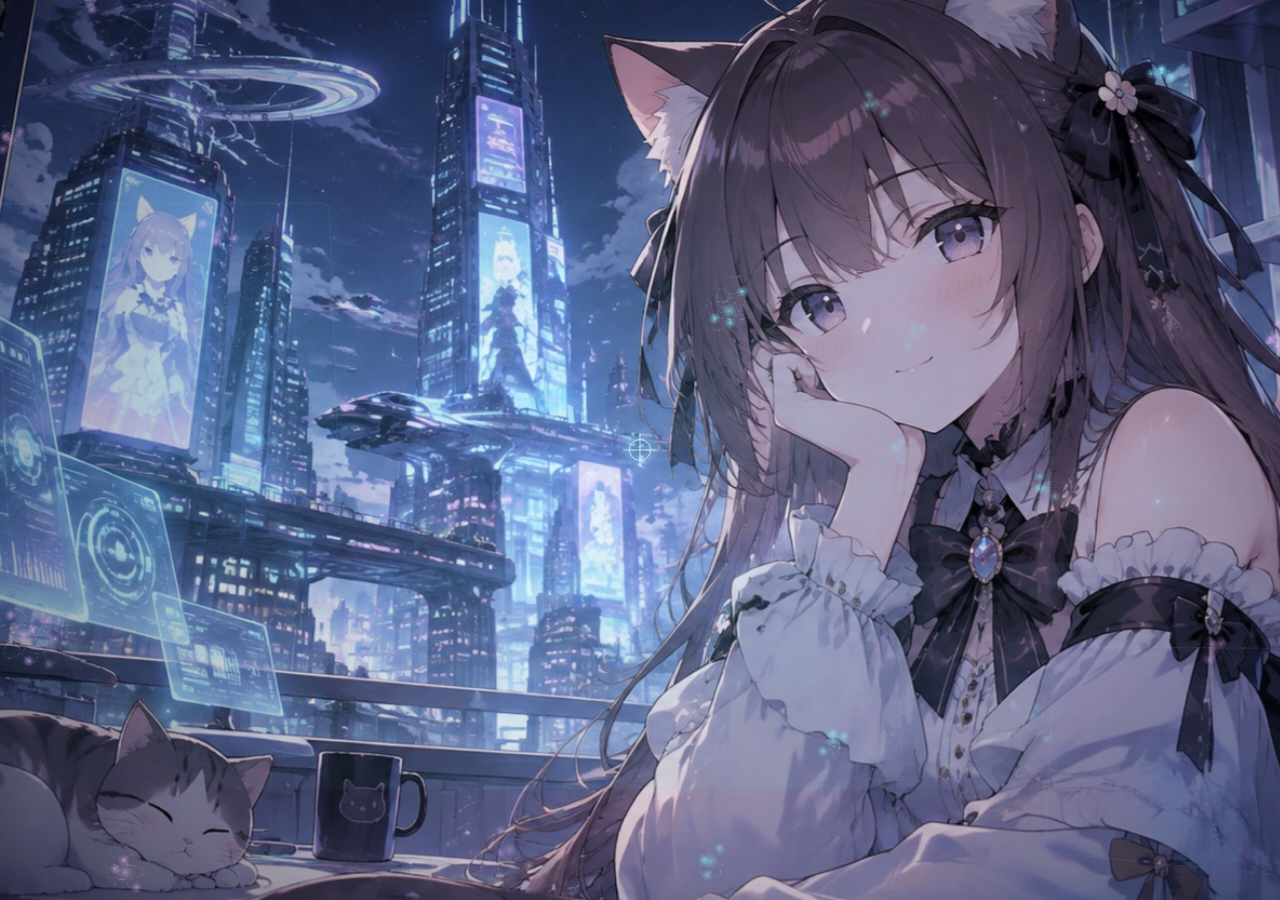
==== web/wallpapers/neoncat/index.html @ 3c1db0cc "feat: add neoncat wallpaper with shooting bokeh targets, halve GPU usage" ====
﻿<!doctype html>
<html lang="zh-CN">
<head>
<meta charset="utf-8">
<meta name="viewport" content="width=device-width,initial-scale=1,maximum-scale=1,user-scalable=no">
<meta name="color-scheme" content="dark">
<title>NEON CAT // Living Wallpaper</title>
<style>
:root{--mx:0;--my:0;--glow:0;--cyan:#8cecff;--pink:#e9b4ff}
*{box-sizing:border-box}
html,body{margin:0;width:100%;height:100%;overflow:hidden;background:#070b19}
body{font-family:system-ui,sans-serif;cursor:none;user-select:none}
#world{position:fixed;inset:-2.5%;overflow:hidden;isolation:isolate;background:#090e20}
#art{position:absolute;inset:-2%;width:104%;height:104%;object-fit:cover;object-position:center;transform:translate3d(calc(var(--mx)*-10px),calc(var(--my)*-8px),0) scale(1.035);will-change:transform}
#shade{position:absolute;inset:0;pointer-events:none;background:radial-gradient(ellipse at 63% 48%,transparent 28%,rgba(3,7,20,.10) 66%,rgba(1,4,15,.42) 115%),linear-gradient(90deg,rgba(2,8,22,.16),transparent 42%,rgba(8,5,24,.10))}
#depth{position:absolute;inset:0;pointer-events:none;transform:translate3d(calc(var(--mx)*-18px),calc(var(--my)*-12px),0);transition:transform .18s ease-out}
#holoGlow{position:absolute;left:2%;top:20%;width:32%;height:46%;background:radial-gradient(ellipse,rgba(72,207,255,.20),transparent 72%);animation:pulse 5s ease-in-out infinite}
#faceAura{position:absolute;left:54%;top:15%;width:31%;height:48%;opacity:calc(.13 + var(--glow)*.35);background:radial-gradient(ellipse,rgba(185,162,255,.26),rgba(96,221,255,.09) 44%,transparent 78%);transition:opacity .3s}
#lightSweep{display:none}
#rain{display:none}
.city-lines{position:absolute;left:-10%;right:-10%;bottom:14%;height:24%;opacity:.45;background:linear-gradient(90deg,transparent 0%,rgba(100,220,255,.04) 18%,rgba(100,220,255,.17) 50%,rgba(100,220,255,.04) 82%,transparent 100%);animation:city 7s ease-in-out infinite}
#traffic{position:absolute;inset:0;overflow:hidden}
.car{display:none}

#drone{position:absolute;left:42%;top:44%;width:42px;height:13px;opacity:.7;filter:drop-shadow(0 0 8px #8deaff);animation:drift 12s ease-in-out infinite}
#drone:before{content:"";position:absolute;left:8px;right:8px;top:4px;height:5px;border-radius:50%;background:linear-gradient(90deg,#77dfff,#e4c7ff,#77dfff);box-shadow:0 0 12px 4px rgba(94,218,255,.65)}
#drone:after{content:"";position:absolute;left:-28px;right:-28px;top:6px;height:1px;background:linear-gradient(90deg,transparent,rgba(113,220,255,.35) 35%,rgba(113,220,255,.7) 50%,rgba(113,220,255,.35) 65%,transparent)}
#holo{position:absolute;left:3%;top:24%;width:25%;height:36%;border:1px solid rgba(132,225,255,.12);border-radius:8px;transform:perspective(700px) rotateY(8deg) rotateZ(-2deg);background:linear-gradient(135deg,rgba(72,177,255,.035),rgba(110,200,255,.005));box-shadow:inset 0 0 28px rgba(80,200,255,.04),0 0 28px rgba(63,196,255,.07);opacity:.7;overflow:hidden;animation:holoFloat 6s ease-in-out infinite}
#holo:before{content:"";position:absolute;inset:8% 7%;background:linear-gradient(90deg,transparent 20%,rgba(128,225,255,.18) 20.5%,transparent 21%);mask-image:linear-gradient(90deg,#000,transparent 95%);opacity:.45}
#holo:after{content:none}
#holo2{position:absolute;right:2%;bottom:6%;width:18%;height:23%;border:1px solid rgba(211,173,255,.16);border-radius:7px;background:linear-gradient(140deg,rgba(123,91,255,.08),rgba(64,209,255,.025));transform:perspective(500px) rotateY(-12deg) rotateZ(3deg);box-shadow:0 0 24px rgba(163,123,255,.1);opacity:.62;animation:holoFloat 7s ease-in-out infinite reverse}
#holo2:before{content:none}
#cursor{position:fixed;z-index:30;left:50%;top:50%;width:22px;height:22px;border:1px solid rgba(179,245,255,.9);border-radius:50%;transform:translate(-50%,-50%);pointer-events:none;box-shadow:0 0 13px rgba(102,220,255,.8),inset 0 0 8px rgba(102,220,255,.35);mix-blend-mode:screen;transition:width .2s,height .2s,background .2s}
#cursor:before,#cursor:after{content:"";position:absolute;background:rgba(180,244,255,.8);left:50%;top:50%;transform:translate(-50%,-50%)}
#cursor:before{width:34px;height:1px}#cursor:after{height:34px;width:1px}
#cursor.active{width:48px;height:48px;background:rgba(126,224,255,.08)}

#ambient{position:absolute;inset:0;pointer-events:none;background:radial-gradient(500px circle at var(--px,50%) var(--py,50%),rgba(91,203,255,.16),transparent 72%);transition:background .1s}
#vignette{position:absolute;inset:0;pointer-events:none;background:radial-gradient(ellipse at 50% 50%,transparent 52%,rgba(0,0,15,.14) 78%,rgba(0,0,15,.40) 100%)}
#grain{display:none}
#sparkCanvas{position:fixed;inset:0;width:100%;height:100%;pointer-events:none;z-index:12}
@keyframes pulse{0%,100%{opacity:.55;transform:scale(.95)}50%{opacity:1;transform:scale(1.08)}}
@keyframes city{0%,100%{opacity:.2;transform:translateX(-2%)}50%{opacity:.65;transform:translateX(2%)}}
@keyframes drift{0%,100%{transform:translate(0,0) rotate(-3deg)}50%{transform:translate(90px,-35px) rotate(3deg)}}
@keyframes holoFloat{0%,100%{translate:0 0}50%{translate:0 -9px}}
@keyframes scan{from{top:15%;opacity:0}15%{opacity:1}90%{opacity:.8}to{top:92%;opacity:0}}
/* 射击：在原有瞄准镜上叠一层后坐 + 爆闪，不新增任何元素 */
@keyframes fireKick{
  0%{transform:translate(-50%,-50%) scale(1);box-shadow:0 0 13px rgba(102,220,255,.8),inset 0 0 8px rgba(102,220,255,.35)}
  18%{transform:translate(-50%,-50%) scale(1.62);box-shadow:0 0 26px 6px rgba(170,240,255,.95),inset 0 0 16px rgba(190,245,255,.9)}
  45%{transform:translate(-50%,-50%) scale(1.2)}
  100%{transform:translate(-50%,-50%) scale(1);box-shadow:0 0 13px rgba(102,220,255,.8),inset 0 0 8px rgba(102,220,255,.35)}
}
#cursor.fire{animation:fireKick .3s cubic-bezier(.2,.9,.3,1);border-color:#fff}
#cursor.fire:before,#cursor.fire:after{background:#fff;box-shadow:0 0 10px 3px rgba(160,238,255,.95)}
25%{transform:translate(2%,-1%)}50%{transform:translate(-1%,2%)}75%{transform:translate(1%,1%)}100%{transform:translate(-2%,-1%)}}
@media(max-width:700px){#art{object-position:58% center}#holo{width:34%;height:25%;top:31%}#holo2{width:24%;height:16%}#drone{left:34%;top:38%}body{cursor:auto}#cursor{display:none}}
@media(prefers-reduced-motion:reduce){*,*:before,*:after{animation-duration:30s!important;transition:none!important}}
</style>
</head>
<body>
<div id="world">
<img id="art" alt="" src="./bg.jpg">
<div id="shade"></div>
<div id="depth">
  <div id="holoGlow"></div><div id="faceAura"></div>
  <div id="holo"></div><div id="holo2"></div>
  <div id="drone"></div>
  <div class="city-lines"></div>
</div>
<div id="ambient"></div>
<div id="vignette"></div>
</div>
<canvas id="sparkCanvas"></canvas>
<div id="cursor"></div>
<script src="../../shared/bridge.js"></script>
<script>
(()=>{
 const root=document.documentElement, world=document.getElementById('world');
 const cursor=document.getElementById('cursor'), canvas=document.getElementById('sparkCanvas');
 const ctx=canvas.getContext('2d',{alpha:true});
 let w=0,h=0,px=innerWidth/2,py=innerHeight/2,tx=px,ty=py,glow=0;
 const reduce=matchMedia('(prefers-reduced-motion: reduce)').matches;
 function resize(){
   const dpr=Math.min(window.devicePixelRatio||1,.85);
   w=canvas.width=Math.round(innerWidth*dpr);
   h=canvas.height=Math.round(innerHeight*dpr);
   canvas.style.width=innerWidth+'px';canvas.style.height=innerHeight+'px';
   ctx.setTransform(dpr,0,0,dpr,0,0);
 }
 addEventListener('resize',resize);resize();
 // layered aerial traffic: each streak has its own speed, altitude and glow
 const traffic=document.getElementById('traffic');

 // ---- 原子：原子核 + 三条椭圆轨道 + 绕轨道转的电子 ----
 const params={speed:1,intensity:1,density:1};
 let fpsLimit=60,budget=0;
 const ATOM_BASE=26;
 let atoms=[];
 // 预渲染一个发光点，避免每帧用 shadowBlur
 function makeGlow(rgb){
   const c=document.createElement('canvas');
   c.width=c.height=64;
   const g=c.getContext('2d');
   const rg=g.createRadialGradient(32,32,0,32,32,32);
   rg.addColorStop(0,'rgba('+rgb+',1)');
   rg.addColorStop(.24,'rgba('+rgb+',.55)');
   rg.addColorStop(1,'rgba('+rgb+',0)');
   g.fillStyle=rg;
   g.fillRect(0,0,64,64);
   return c;
 }
 const glowCyan=makeGlow('140,236,255');
 const glowPink=makeGlow('233,180,255');

 // 三条椭圆轨道的贴图：椭圆长轴画在 0.42 的比例上，绘制时按 a.r 缩放
 function makeOrbit(rgb){
   const S=256;
   const c=document.createElement('canvas');
   c.width=c.height=S;
   const g=c.getContext('2d');
   g.translate(S/2,S/2);
   g.strokeStyle='rgba('+rgb+',.5)';
   g.lineWidth=1.4;
   for(let k=0;k<3;k++){
     g.save();
     g.rotate(k*Math.PI/3);
     g.beginPath();
     g.ellipse(0,0,S*0.42,S*0.42*.36,0,0,Math.PI*2);
     g.stroke();
     g.restore();
   }
   return c;
 }
 const orbitCyan=makeOrbit('140,236,255');
 const orbitPink=makeOrbit('233,180,255');
 const ORBIT_RATIO=.42;
 function makeAtom(spread){
   const r=11+Math.random()*19;
   return{
     x:Math.random()*innerWidth,
     y:spread?Math.random()*innerHeight:innerHeight+r*2,
     r,
     vx:(Math.random()-.5)*.22,
     vy:-(.08+Math.random()*.2),
     tilt:Math.random()*Math.PI,
     spin:(.45+Math.random()*.85)*(Math.random()<.5?-1:1),
     phase:Math.random()*Math.PI*2,
     hue:Math.random()<.55?192:276,
     alpha:.5+Math.random()*.42,
     dying:0
   };
 }
 function rebuildAtoms(){
   const count=Math.max(3,Math.round(ATOM_BASE*params.density));
   atoms=[];
   for(let i=0;i<count;i++)atoms.push(makeAtom(true));
 }
 rebuildAtoms();

 // ---- 可射击的靶标：比原子醒目，打中会爆开 ----
 const TARGET_BASE=9;
 let targets=[];
 const TARGET_HUES=[190,280,332];

 // 散景光斑：几乎不动，只极缓慢地上浮，像画面里本来就有的光点
 function makeTarget(spread){
   const margin=90;
   return{
     x:margin+Math.random()*Math.max(40,innerWidth-margin*2),
     // 位置永远随机：重生时就地淡入，不从边缘飘进来
     y:margin+Math.random()*Math.max(40,innerHeight-margin*2),
     vx:(Math.random()-.5)*.24,
     vy:-(.10+Math.random()*.20),
     sway:.10+Math.random()*.18,
     swaySpeed:.5+Math.random()*.7,
     r:12+Math.random()*7,
     hue:TARGET_HUES[Math.floor(Math.random()*TARGET_HUES.length)],
     phase:Math.random()*Math.PI*2,
     fade:spread?Math.random()*.55:0,
     dead:0
   };
 }
 function rebuildTargets(){
   const count=Math.max(2,Math.round(TARGET_BASE*params.density));
   targets=[];
   for(let i=0;i<count;i++)targets.push(makeTarget(true));
 }
 rebuildTargets();

 // 射击火花
 const motes=[];
 let lastParallaxX=-9999,lastParallaxY=-9999;
 function applyPointer(x,y){
   tx=x;ty=y;

   // 视差和光标光晕只在移动超过 6px 时更新。
   // 每改一次 CSS 变量，整个 #art / #depth 层都要重新合成，60Hz 全量更新太贵。
   if(Math.abs(x-lastParallaxX)>6||Math.abs(y-lastParallaxY)>6){
     lastParallaxX=x;
     lastParallaxY=y;
     root.style.setProperty('--mx',((x/innerWidth)-.5)*2);
     root.style.setProperty('--my',((y/innerHeight)-.5)*2);
     root.style.setProperty('--px',x+'px');
     root.style.setProperty('--py',y+'px');
   }

   // 准星必须每帧跟手，不能降频
   cursor.style.left=x+'px';
   cursor.style.top=y+'px';
 }
 // 射击：瞄准镜后坐 + 中心爆闪 + 一圈短射线，另外甩几颗火花咬壳
 function fire(x,y){
   cursor.classList.remove('fire');
   void cursor.offsetWidth;      // 强制重排，让同一位置的连续点击也能重放动画
   cursor.classList.add('fire');
   clearTimeout(fire.timer);
   fire.timer=setTimeout(()=>cursor.classList.remove('fire'),320);

   const count=10+Math.round(5*params.intensity);
   for(let i=0;i<count;i++){
     const ang=(Math.PI*2*i)/count+(Math.random()-.5)*.18;
     const spd=4.2+Math.random()*4.4;
     motes.push({
       muzzle:true,
       x,y,
       vx:Math.cos(ang)*spd,
       vy:Math.sin(ang)*spd,
       life:1,
       r:.9+Math.random()*1.5,
       len:.5+Math.random()*.9
     });
   }
   for(let i=0;i<5;i++){
     const ang=Math.random()*Math.PI*2;
     const spd=1.1+Math.random()*2.2;
     motes.push({muzzle:false,x,y,vx:Math.cos(ang)*spd,vy:Math.sin(ang)*spd+.8,life:1,r:.7+Math.random()*1.2,len:0});
   }

   // 打中靶标：炸开一圈碎片 + 一圈冲击波，然后消失一段时间
   for(const t of targets){
     if(t.dead>0)continue;
     const dist=Math.hypot(t.x-x,t.y-y);
     if(dist>16)continue;

     t.dead=1.8;

     const pieces=18+Math.round(8*params.intensity);
     for(let i=0;i<pieces;i++){
       const ang=(Math.PI*2*i)/pieces+Math.random()*.3;
       const spd=2.6+Math.random()*5.2;
       motes.push({
         muzzle:false,
         hue:t.hue,
         x:t.x+Math.cos(ang)*t.r*.5,
         y:t.y+Math.sin(ang)*t.r*.5,
         vx:Math.cos(ang)*spd,
         vy:Math.sin(ang)*spd,
         life:1,
         r:1.2+Math.random()*2,
         len:0
       });
     }

     motes.push({ring:true,x:t.x,y:t.y,r:t.r,life:1,hue:t.hue});
     motes.push({ring:true,x:t.x,y:t.y,r:t.r*.6,life:1,hue:t.hue});
   }

   // 打中原子：让它进入受击状态，并在原位炸出一圈同色碎片
   for(const a of atoms){
     if(a.dying>0)continue;
     const dist=Math.hypot(a.x-x,a.y-y);
     if(dist>12)continue;

     a.dying=1;
     const pieces=8+Math.round(5*params.intensity);
     for(let i=0;i<pieces;i++){
       const ang=Math.random()*Math.PI*2;
       const spd=2.2+Math.random()*4.4;
       const off=a.r*(.2+Math.random()*.5);
       motes.push({
         muzzle:false,
         hue:a.hue,
         x:a.x+Math.cos(ang)*off,
         y:a.y+Math.sin(ang)*off,
         vx:Math.cos(ang)*spd,
         vy:Math.sin(ang)*spd+.6,
         life:1,
         r:1+Math.random()*1.7,
         len:0
       });
     }
   }
 }
 window.__flFire=fire;
 window.__flAtoms=atoms;
 window.__flTargets=targets;
 window.__flPointer=applyPointer;   // 调试出口：控制台里可以直接触发一次射击

 let pointerDown=false;
 if(window.bridge){
   window.bridge.onMessage((message)=>{
     if(!message||typeof message!=='object')return;

     if(message.type==='pointer'){
       if(message.inside===false){pointerDown=false;return}
       const x=message.x*innerWidth;
       const y=message.y*innerHeight;
       applyPointer(x,y);
       const down=message.down===true;
       if(down&&!pointerDown)fire(x,y);
       pointerDown=down;
       return;
     }

     if(message.type==='config'||message.type==='init'){
       applyConfig(message.config);
       return;
     }

     if(message.type==='state'){
       if(message.paused){
         if(raf){cancelAnimationFrame(raf);raf=0}
       }else if(!raf&&!document.hidden){
         lastTime=0;
         raf=requestAnimationFrame(frame);
       }
     }
   });
 }

 // 设置面板参数：speed 控节奏、intensity 控亮度、density 控原子数量
 const PARAM_RANGE={speed:[.2,2.5],intensity:[.3,1.8],density:[.3,1.8]};
 function applyConfig(config){
   const wallpaper=config&&config.wallpaper;
   if(!wallpaper)return;

   const next=wallpaper.params||{};
   const densityBefore=params.density;
   Object.keys(PARAM_RANGE).forEach((key)=>{
     const value=Number(next[key]);
     if(Number.isFinite(value)){
       const range=PARAM_RANGE[key];
       params[key]=Math.min(range[1],Math.max(range[0],value));
     }
   });

   const fps=Number(wallpaper.fps);
   if(Number.isFinite(fps))fpsLimit=Math.max(0,Math.min(240,fps));

   if(params.density!==densityBefore){
     rebuildAtoms();
     rebuildTargets();
   }
 }
 // One animation loop: update interactive lighting at 30fps and pause off-screen.
 let lastDraw=0, lastTime=0, idleStart=performance.now(), raf=0;
 function frame(t){
   raf=0;
   if(document.hidden) return;
   const dt=Math.min(48,lastTime?t-lastTime:16.7); lastTime=t;
   px+=(tx-px)*.12;py+=(ty-py)*.12;
   const fx=innerWidth*.69,fy=innerHeight*.34;
   const d=Math.hypot(px-fx,py-fy), target=Math.max(0,1-d/260);
   glow+=(target-glow)*.08;
   root.style.setProperty('--glow',(glow*params.intensity).toFixed(2));
   // 粒子层锁 30fps：光点移动很慢，60fps 只是白烧 GPU
   const interval=Math.max(33,fpsLimit>0?1000/fpsLimit:0);
   if(t-lastDraw>=interval-1.5){
     lastDraw=t;
     ctx.clearRect(0,0,innerWidth,innerHeight);
     const spd=params.speed*(dt/16.7);
     const itn=params.intensity;

     // 原子：核 + 三条椭圆轨道 + 绕行电子
     for(const a of atoms){
       // 被打中的原子：放大淡出，然后从画面底部重新飘上来
       let alive=1;
       if(a.dying>0){
         a.dying-=spd*.075;
         if(a.dying<=0){
           Object.assign(a,makeAtom(false));
           continue;
         }
         alive=a.dying;
       }

       a.x+=a.vx*spd;
       a.y+=a.vy*spd;
       if(a.y< -a.r*2){a.y=innerHeight+a.r*2;a.x=Math.random()*innerWidth}
       if(a.x< -a.r*2)a.x=innerWidth+a.r*2;
       if(a.x>innerWidth+a.r*2)a.x=-a.r*2;
       a.phase+=a.spin*spd*.03;

       const sprite=a.hue<230?glowCyan:glowPink;
       const grow=1+(1-alive)*.9;
       const alpha=a.alpha*itn*(.72+.28*Math.sin(a.phase*1.7))*alive;

       ctx.save();
       ctx.translate(a.x,a.y);
       ctx.rotate(a.tilt);

       // 三条轨道一次画完（预渲染贴图），省掉每帧三次椭圆描边
       const orbit=a.hue<230?orbitCyan:orbitPink;
       const orbitSize=a.r*grow/ORBIT_RATIO;
       ctx.globalCompositeOperation='lighter';
       ctx.globalAlpha=Math.min(1,alpha*.95);
       ctx.drawImage(orbit,-orbitSize/2,-orbitSize/2,orbitSize,orbitSize);

       // 电子沿着各自的轨道跑
       for(let k=0;k<3;k++){
         const ang=a.phase+k*Math.PI*2/3;
         const ex=Math.cos(ang)*a.r*grow;
         const ey=Math.sin(ang)*a.r*.36*grow;
         const es=6;
         ctx.globalAlpha=Math.min(1,alpha);
         ctx.drawImage(sprite,ex-es,ey-es,es*2,es*2);
       }

       const ns=8;
       ctx.globalCompositeOperation='lighter';
       ctx.globalAlpha=Math.min(1,alpha*.9);
       ctx.drawImage(sprite,-ns,-ns,ns*2,ns*2);
       ctx.globalAlpha=1;
       ctx.globalCompositeOperation='source-over';
       ctx.restore();
     }
     // 可击落的小型飞行器：霓虹机体 + 翼灯 + 推进器尾焰，和壁纸里那架无人机同族
     for(const t of targets){
       if(t.dead>0){
         t.dead-=spd*.02;
         if(t.dead<=0)Object.assign(t,makeTarget(false));
         continue;
       }

       t.phase+=spd*.05;
       // 慢慢亮起来，别凭空蹦出来（约 0.8 秒）
       t.fade=Math.min(1,t.fade+spd*.008);
       // 像光尘一样飘：主漂移 + 一点横向摇摆，别走成直线
       t.x+=(t.vx+Math.sin(t.phase*t.swaySpeed)*t.sway)*spd;
       t.y+=t.vy*spd;

       // 飘出画面就换个位置再上来
       if(t.y<-90||t.x<-140||t.x>innerWidth+140){
         Object.assign(t,makeTarget(true));
         continue;
       }

       const glow=t.hue<230?glowCyan:glowPink;
       const breathe=.78+.22*Math.sin(t.phase*1.5);

       ctx.save();
       ctx.globalCompositeOperation='lighter';

       // 外层柔光
       const gs=t.r*2.6*breathe;
       ctx.globalAlpha=Math.min(1,.34*itn*breathe*t.fade*t.fade);
       ctx.drawImage(glow,t.x-gs,t.y-gs,gs*2,gs*2);

       // 内层更亮一点，有层次但不出硬边
       const cs=t.r*.85*breathe;
       ctx.globalAlpha=Math.min(1,.48*itn*breathe*t.fade*t.fade);
       ctx.drawImage(glow,t.x-cs,t.y-cs,cs*2,cs*2);

       // 针尖大的核心：给精确瞄准一个落点参考，不破坏柔和感
       ctx.globalAlpha=Math.min(1,.6*itn*t.fade*t.fade);
       ctx.fillStyle='hsla('+t.hue+',100%,97%,.9)';
       ctx.beginPath();
       ctx.arc(t.x,t.y,1.9,0,Math.PI*2);
       ctx.fill();

       ctx.globalAlpha=1;
       ctx.globalCompositeOperation='source-over';
       ctx.restore();
     }

     // 射击火花：枪口焰是朝外射的短线，弹壳火花是拖尾小点
     ctx.globalCompositeOperation='lighter';
     for(let i=motes.length-1;i>=0;i--){
       const m=motes[i];
       const step=(dt/16.7)*params.speed;
       m.x+=m.vx*step;
       m.y+=m.vy*step;
       m.vx*=.955;
       m.vy*=.955;
       m.life-=(m.muzzle?.055:.02)*step;
       if(m.life<=0){motes.splice(i,1);continue}

       const alpha=Math.max(0,m.life);

       if(m.ring){
         // 冲击波：快速扩散的圆环
         m.r+=9*step;
         m.life-=.035*step;
         if(m.life<=0){motes.splice(i,1);continue}
         ctx.globalAlpha=1;
         ctx.strokeStyle='hsla('+m.hue+',100%,80%,'+(alpha*.85).toFixed(3)+')';
         ctx.lineWidth=2.6*alpha;
         ctx.beginPath();
         ctx.arc(m.x,m.y,m.r,0,Math.PI*2);
         ctx.stroke();
         continue;
       }

       if(m.muzzle){
         // 枪口焰：沿运动方向拉一条亮线
         const tailX=m.x-m.vx*m.len*3.1;
         const tailY=m.y-m.vy*m.len*3.1;
         const grad=ctx.createLinearGradient(m.x,m.y,tailX,tailY);
         grad.addColorStop(0,'rgba(220,250,255,'+alpha.toFixed(3)+')');
         grad.addColorStop(.45,'rgba(130,225,255,'+(alpha*.6).toFixed(3)+')');
         grad.addColorStop(1,'rgba(120,200,255,0)');
         ctx.globalAlpha=1;
         ctx.strokeStyle=grad;
         ctx.lineWidth=m.r*1.7;
         ctx.lineCap='round';
         ctx.beginPath();
         ctx.moveTo(m.x,m.y);
         ctx.lineTo(tailX,tailY);
         ctx.stroke();
       }else{
         ctx.globalAlpha=alpha;
         ctx.fillStyle=m.hue?'hsl('+m.hue+',100%,80%)':'#d9f7ff';
         ctx.beginPath();
         ctx.arc(m.x,m.y,m.r*alpha,0,Math.PI*2);
         ctx.fill();
       }
     }
     ctx.globalAlpha=1;
     ctx.globalCompositeOperation='source-over';
     ctx.globalAlpha=1;
   }
   if(!reduce && t-idleStart>250){
     const centered=Math.abs(tx-innerWidth/2)<3&&Math.abs(ty-innerHeight/2)<3;
     if(centered){
       const q=t/1000;
       root.style.setProperty('--mx',(Math.sin(q*.19)*.12).toFixed(3));
       root.style.setProperty('--my',(Math.cos(q*.16)*.1).toFixed(3));
     }
   }
   raf=requestAnimationFrame(frame);
 }
 function start(){if(!raf&&!document.hidden){lastTime=0;raf=requestAnimationFrame(frame)}}
 function stop(){if(raf){cancelAnimationFrame(raf);raf=0}}
 document.addEventListener('visibilitychange',()=>{if(document.hidden)stop();else start()});
 start();
})();
</script>
</body>
</html>
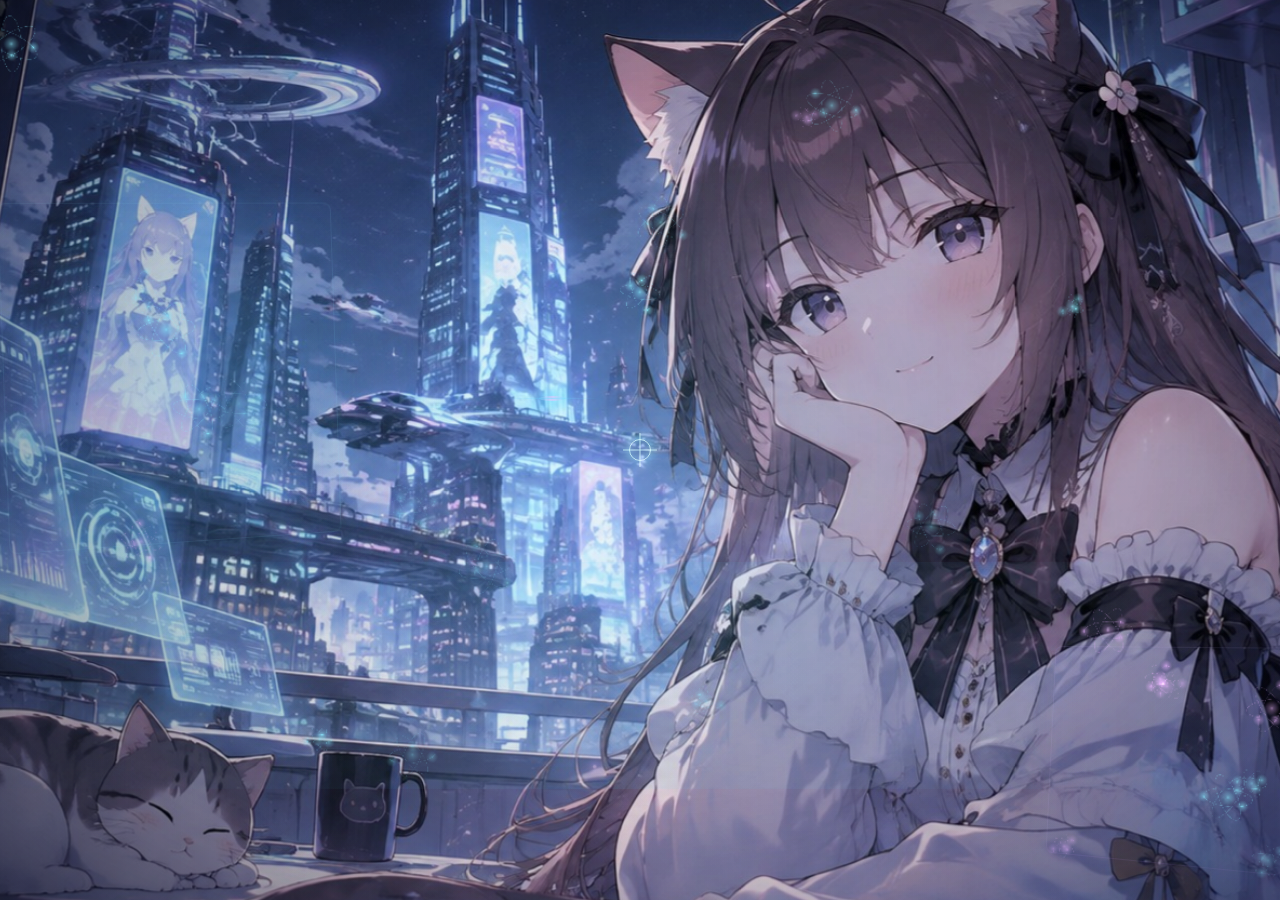
==== commit b80551cf: "feat: pause and freeze the wallpaper when any window is maximized" ====
--- a/web/wallpapers/neoncat/index.html
+++ b/web/wallpapers/neoncat/index.html
@@ -56,6 +56,14 @@
 25%{transform:translate(2%,-1%)}50%{transform:translate(-1%,2%)}75%{transform:translate(1%,1%)}100%{transform:translate(-2%,-1%)}}
 @media(max-width:700px){#art{object-position:58% center}#holo{width:34%;height:25%;top:31%}#holo2{width:24%;height:16%}#drone{left:34%;top:38%}body{cursor:auto}#cursor{display:none}}
 @media(prefers-reduced-motion:reduce){*,*:before,*:after{animation-duration:30s!important;transition:none!important}}
+
+      /* 暂停时连 CSS 动画一起停：只停 rAF 的话合成器还在每帧跑，GPU 占用降不下来 */
+      html.fl-paused *,
+      html.fl-paused *::before,
+      html.fl-paused *::after {
+        animation-play-state: paused !important;
+        transition: none !important;
+      }
 </style>
 </head>
 <body>
@@ -319,6 +327,7 @@
      }
 
      if(message.type==='state'){
+       document.documentElement.classList.toggle('fl-paused',message.paused===true);
        if(message.paused){
          if(raf){cancelAnimationFrame(raf);raf=0}
        }else if(!raf&&!document.hidden){
